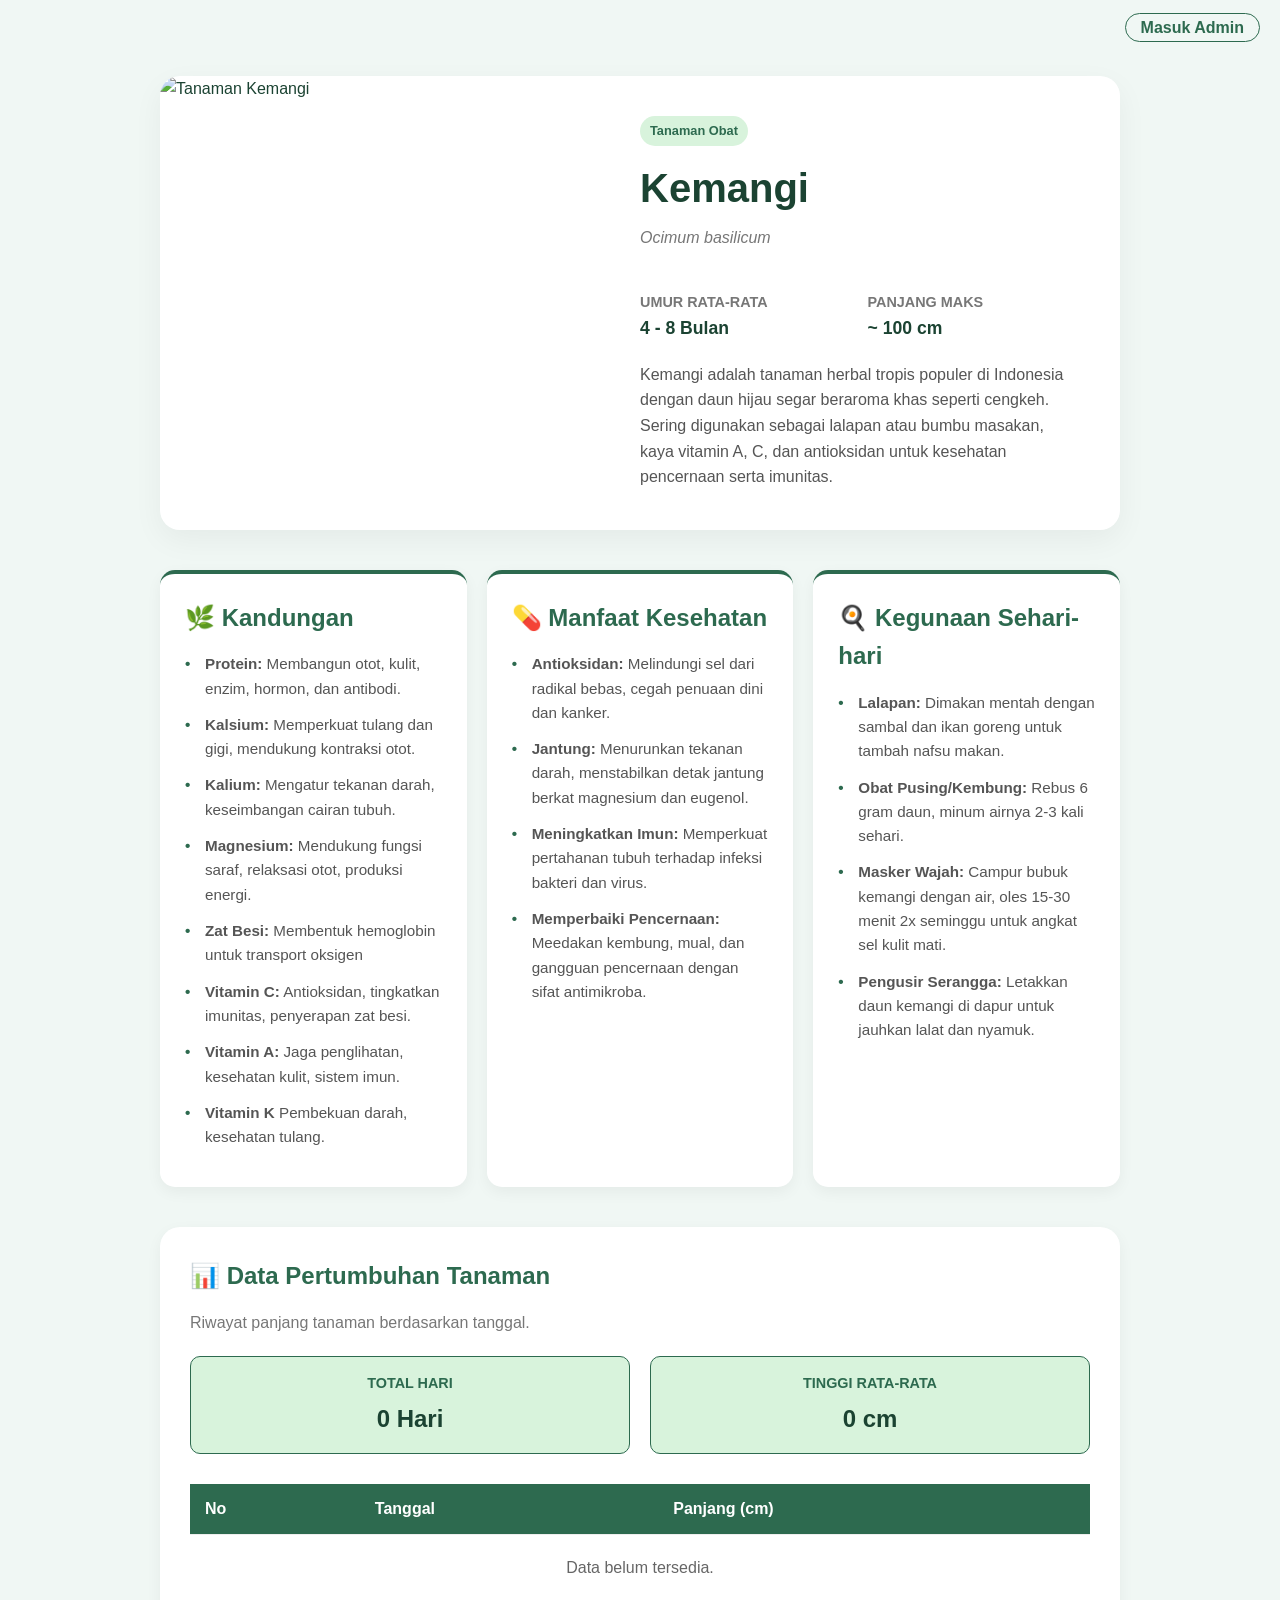
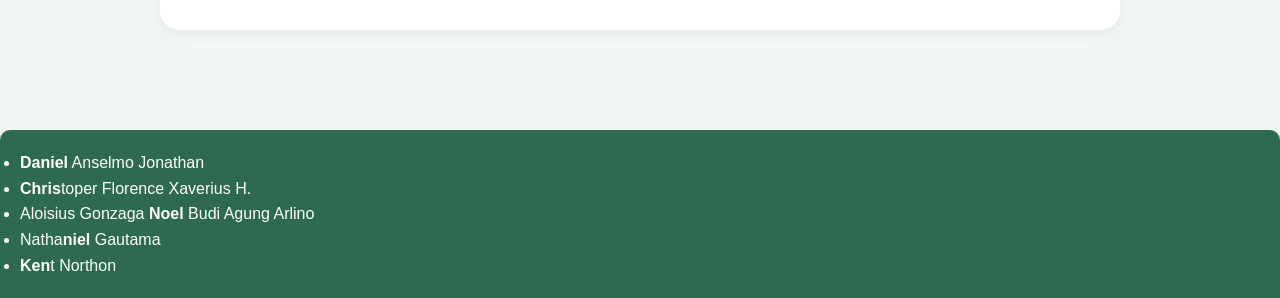
==== index.html @ 6151d959 "Update index.html" ====
<!DOCTYPE html>
<html lang="id">
<head>
    <meta charset="UTF-8">
    <meta name="viewport" content="width=device-width, initial-scale=1.0">
    <title>Kemangi</title>
    <link rel="icon" type="image/png" href="../logo.png">
    <link rel="stylesheet" href="style.css">
</head>
<body>

    <!-- Notifikasi Toast -->
    <div id="notification" class="notification">
        <span id="notification-message">Pesan</span>
    </div>

    <!-- Navigasi -->
    <nav>
        <a href="admin.html" target="_blank" class="fade-in-down">Masuk Admin</a>
    </nav>

    <div class="container">
        <!-- Kartu Tanaman (Animasi Fade In Up) -->
        <div class="plant-card fade-in-up">
            <div class="plant-img">
                <!-- GANTI GAMBAR JAHE -->
                <img src="https://d1vbn70lmn1nqe.cloudfront.net/prod/wp-content/uploads/2021/11/01025747/ini-4-manfaat-daun-kemangi-yang-jarang-diketahui-halodoc.jpg" alt="Tanaman Kemangi">
            </div>
            <div class="plant-info">
                <span class="badge fade-in-up delay-1">Tanaman Obat</span>
                <h1 class="fade-in-up delay-2">Kemangi</h1>
                <p class="latin fade-in-up delay-3">Ocimum basilicum</p>
                
                <div class="info-grid">
                    <div class="info-item fade-in-up delay-4">
                        <h3>Umur Rata-rata</h3>
                        <p>4 - 8 Bulan</p>
                    </div>
                    <div class="info-item fade-in-up delay-4">
                        <h3>Panjang Maks</h3>
                        <p>~ 100 cm</p>
                    </div>
                </div>

                <p class="description fade-in-up delay-5">
                    Kemangi adalah tanaman herbal tropis populer di Indonesia dengan daun hijau segar beraroma khas seperti cengkeh. Sering digunakan sebagai lalapan atau bumbu masakan, kaya vitamin A, C, dan antioksidan untuk kesehatan pencernaan serta imunitas.
                </p>
            </div>
        </div>

        <!-- Bagian Kandungan & Manfaat (Scroll Animation) -->
        <div class="info-section">
            <div class="info-box scroll-hidden scroll-left">
                <h2>🌿 Kandungan</h2>
                <ul>
                    <li><strong>Protein:</strong> Membangun otot, kulit, enzim, hormon, dan antibodi.</li>
                    <li><strong>Kalsium:</strong> Memperkuat tulang dan gigi, mendukung kontraksi otot.</li>
                    <li><strong>Kalium:</strong> Mengatur tekanan darah, keseimbangan cairan tubuh.</li>
                    <li><strong>Magnesium:</strong> Mendukung fungsi saraf, relaksasi otot, produksi energi.</li>
                        <li><strong>Zat Besi:</strong> Membentuk hemoglobin untuk transport oksigen</li>
                        <li><strong>Vitamin C:</strong> Antioksidan, tingkatkan imunitas, penyerapan zat besi.</li>
                        <li><strong>Vitamin A:</strong> Jaga penglihatan, kesehatan kulit, sistem imun.</li>
                        <li><strong>Vitamin K</strong> Pembekuan darah, kesehatan tulang.</li>
                </ul>
            </div>

            <div class="info-box scroll-hidden scroll-bottom">
                <h2>💊 Manfaat Kesehatan</h2>
                <ul>
                    <li><strong>Antioksidan:</strong> Melindungi sel dari radikal bebas, cegah penuaan dini dan kanker.</li>
                    <li><strong>Jantung:</strong> Menurunkan tekanan darah, menstabilkan detak jantung berkat magnesium dan eugenol.</li>
                    <li><strong>Meningkatkan Imun:</strong> Memperkuat pertahanan tubuh terhadap infeksi bakteri dan virus.</li>
                    <li><strong>Memperbaiki Pencernaan:</strong> Meedakan kembung, mual, dan gangguan pencernaan dengan sifat antimikroba.</li>
                </ul>
            </div>

            <div class="info-box scroll-hidden scroll-right">
                <h2>🍳 Kegunaan Sehari-hari</h2>
                <ul>
                    <li><strong>Lalapan:</strong> Dimakan mentah dengan sambal dan ikan goreng untuk tambah nafsu makan.</li>
                    <li><strong>Obat Pusing/Kembung:</strong> Rebus 6 gram daun, minum airnya 2-3 kali sehari.</li>
                    <li><strong>Masker Wajah:</strong> Campur bubuk kemangi dengan air, oles 15-30 menit 2x seminggu untuk angkat sel kulit mati.</li>
                    <li><strong>Pengusir Serangga:</strong> Letakkan daun kemangi di dapur untuk jauhkan lalat dan nyamuk.</li>
                </ul>
            </div>
        </div>

        <!-- Bagian Tabel Database (Scroll Animation) -->
        <div class="data-section scroll-hidden scroll-bottom">
            <h2>📊 Data Pertumbuhan Tanaman</h2>
            <p class="subtitle">Riwayat panjang tanaman berdasarkan tanggal.</p>
            
            <!-- Ringkasan Statistik -->
            <div class="stats-summary">
                <div class="stat-box">
                    <h3>Total Hari</h3>
                    <p id="total-days">0 Hari</p>
                </div>
                <div class="stat-box">
                    <h3>Tinggi Rata-rata</h3>
                    <p id="avg-height">0 cm</p>
                </div>
            </div>

            <div class="table-wrapper">
                <table id="plant-table">
                    <thead>
                        <tr>
                            <th>No</th>
                            <th>Tanggal</th>
                            <th>Panjang (cm)</th>
                        </tr>
                    </thead>
                    <tbody>
                        <!-- Data akan dimuat oleh JavaScript -->
                    </tbody>
                </table>
            </div>
            <div id="no-data-msg" style="display:none; text-align:center; padding: 20px; color: #666;">
                Data belum tersedia.
            </div>
        </div>
    </div>

    <script src="script.js"></script>
        <!-- Footer -->
    <footer>
        <ul class="footer-list">
            <li><strong>Daniel</strong> Anselmo Jonathan</li>
            <li><strong>Chris</strong>toper Florence Xaverius H.</li>
            <li>Aloisius Gonzaga <strong>Noel</strong> Budi Agung Arlino</li>
            <li>Natha<strong>niel</strong> Gautama</li>
            <li><strong>Ken</strong>t Northon</li>
        </ul>
    </footer>

    <script src="script.js"></script>
</body>
</html>
---- style.css ----
/* Reset Dasar */
* {
    margin: 0;
    padding: 0;
    box-sizing: border-box;
    font-family: 'Segoe UI', Tahoma, Geneva, Verdana, sans-serif;
}

:root {
    --primary: #2d6a4f;
    --secondary: #40916c;
    --bg: #f0f7f4;
    --white: #ffffff;
    --text: #1b4332;
    --gray: #777;
    --danger: #e63946;
    --light: #d8f3dc;
}

body {
    background-color: var(--bg);
    color: var(--text);
    line-height: 1.6;
    overflow-x: hidden;
}

/* --- Footer --- */
footer {
    background-color: var(--primary);
    color: var(--white);
    text-align: left;
    padding: 20px;
    margin-top: 40px;
    border-radius: 10px 10px 0 0;
}

footer p {
    font-size: 0.9rem;
    font-weight: 500;
}

/* --- Notifikasi Toast --- */
.notification {
    visibility: hidden;
    min-width: 250px;
    background-color: var(--primary);
    color: #fff;
    text-align: center;
    border-radius: 8px;
    padding: 16px;
    position: fixed;
    z-index: 1000;
    left: 50%;
    top: 20px;
    transform: translateX(-50%);
    box-shadow: 0 4px 12px rgba(0,0,0,0.2);
    font-weight: bold;
    opacity: 0;
    transition: opacity 0.3s, top 0.3s;
}

.notification.show {
    visibility: visible;
    opacity: 1;
    top: 30px;
}

.notification.error {
    background-color: var(--danger);
}

/* --- Animasi Entrance --- */
@keyframes fadeInUp {
    from { opacity: 0; transform: translateY(40px); }
    to { opacity: 1; transform: translateY(0); }
}

@keyframes fadeInDown {
    from { opacity: 0; transform: translateY(-40px); }
    to { opacity: 1; transform: translateY(0); }
}

.fade-in-up {
    opacity: 0;
    animation: fadeInUp 0.8s ease forwards;
}

.fade-in-down {
    opacity: 0;
    animation: fadeInDown 0.8s ease forwards;
}

.delay-1 { animation-delay: 0.1s; }
.delay-2 { animation-delay: 0.2s; }
.delay-3 { animation-delay: 0.3s; }
.delay-4 { animation-delay: 0.4s; }
.delay-5 { animation-delay: 0.5s; }

/* --- Animasi Scroll --- */
.scroll-hidden {
    opacity: 0;
    transform: translateY(50px);
    transition: all 0.8s ease-out;
}

.scroll-visible {
    opacity: 1;
    transform: translateY(0);
}

.scroll-left { transform: translateX(-50px); }
.scroll-right { transform: translateX(50px); }

/* Navigasi */
nav {
    text-align: right;
    padding: 15px 20px;
}
nav a {
    color: var(--primary);
    text-decoration: none;
    font-weight: bold;
    border: 1px solid var(--primary);
    padding: 5px 15px;
    border-radius: 20px;
    transition: 0.3s;
}
nav a:hover {
    background: var(--primary);
    color: var(--white);
    transform: scale(1.05);
}

/* Layout Utama */
.container {
    max-width: 1000px;
    margin: 0 auto;
    padding: 20px;
}

/* Kartu Tanaman */
.plant-card {
    background: var(--white);
    border-radius: 20px;
    overflow: hidden;
    box-shadow: 0 10px 30px rgba(0,0,0,0.05);
    display: flex;
    flex-direction: row;
    margin-bottom: 40px;
    transition: transform 0.3s ease, box-shadow 0.3s ease;
}

.plant-card:hover {
    transform: translateY(-10px) scale(1.01);
    box-shadow: 0 20px 40px rgba(0,0,0,0.15);
}

.plant-img {
    flex: 1;
    min-height: 350px;
    overflow: hidden;
}

.plant-img img {
    width: 100%;
    height: 100%;
    object-fit: cover;
    transition: transform 0.5s ease;
}

.plant-card:hover .plant-img img {
    transform: scale(1.1);
}

.plant-info {
    flex: 1;
    padding: 40px;
    display: flex;
    flex-direction: column;
    justify-content: center;
}

.badge {
    background: var(--light);
    color: var(--primary);
    padding: 5px 10px;
    border-radius: 50px;
    font-size: 0.8rem;
    font-weight: bold;
    width: fit-content;
    margin-bottom: 10px;
}

h1 { font-size: 2.5rem; margin-bottom: 5px; }
h2 { font-size: 1.5rem; margin-bottom: 15px; color: var(--primary); }
.latin { font-style: italic; color: var(--gray); margin-bottom: 20px; }
.description { color: #555; }

.info-grid {
    display: grid;
    grid-template-columns: 1fr 1fr;
    gap: 15px;
    margin: 20px 0;
}

.info-item h3 { font-size: 0.9rem; color: var(--gray); text-transform: uppercase; }
.info-item p { font-weight: bold; font-size: 1.1rem; }

/* Bagian Informasi */
.info-section {
    display: grid;
    grid-template-columns: repeat(auto-fit, minmax(300px, 1fr));
    gap: 20px;
    margin-bottom: 40px;
}

.info-box {
    background: var(--white);
    padding: 25px;
    border-radius: 15px;
    box-shadow: 0 5px 15px rgba(0,0,0,0.05);
    border-top: 4px solid var(--primary);
    transition: transform 0.3s ease, box-shadow 0.3s ease;
}

.info-box:hover { 
    transform: translateY(-10px); 
    box-shadow: 0 15px 30px rgba(0,0,0,0.1);
}

.info-box ul { 
    list-style: none; 
    padding-left: 0; 
}

.info-box ul li {
    margin-bottom: 12px;
    padding-left: 20px;
    position: relative;
    color: #555;
    font-size: 0.95rem;
    transition: transform 0.2s ease;
}

.info-box ul li:hover {
    transform: translateX(5px);
    color: var(--primary);
}

.info-box ul li::before {
    content: "•";
    color: var(--primary);
    font-weight: bold;
    position: absolute;
    left: 0;
}

/* Bagian Tabel */
.data-section {
    background: var(--white);
    padding: 30px;
    border-radius: 20px;
    box-shadow: 0 5px 15px rgba(0,0,0,0.05);
    margin-bottom: 40px;
}

.subtitle { margin-bottom: 20px; color: var(--gray); }

.stats-summary {
    display: flex;
    gap: 20px;
    margin-bottom: 20px;
    margin-top: 10px;
}

.stat-box {
    background: var(--light);
    padding: 15px 25px;
    border-radius: 10px;
    flex: 1;
    text-align: center;
    border: 1px solid var(--primary);
    transition: transform 0.3s ease;
}

.stat-box:hover {
    transform: scale(1.05);
    background: var(--white);
}

.stat-box h3 {
    font-size: 0.9rem;
    color: var(--primary);
    margin-bottom: 5px;
    text-transform: uppercase;
}

.stat-box p {
    font-size: 1.5rem;
    font-weight: bold;
    color: var(--text);
}

.table-wrapper { 
    overflow-x: auto; 
    max-height: 400px;
    overflow-y: auto;
}

table {
    width: 100%;
    border-collapse: collapse;
    margin-top: 10px;
}

th, td {
    padding: 12px 15px;
    text-align: left;
    border-bottom: 1px solid #eee;
}

th {
    background-color: var(--primary);
    color: var(--white);
    white-space: nowrap;
    position: sticky;
    top: 0;
}

tr { transition: background 0.2s ease; }
tr:hover { background-color: #f0f7f4; }

/* Halaman Login & Admin */
.login-wrapper, .admin-wrapper {
    display: flex;
    justify-content: center;
    align-items: center;
    min-height: 100vh;
    padding: 20px;
    flex-direction: column;
}

.login-box, .admin-content {
    background: var(--white);
    padding: 40px;
    border-radius: 15px;
    box-shadow: 0 10px 25px rgba(0,0,0,0.1);
    width: 100%;
    max-width: 800px;
}

.login-box h2 { color: var(--primary); margin-bottom: 10px; }
.login-box p { color: var(--gray); margin-bottom: 20px; }

.admin-header-box {
    width: 100%;
    max-width: 800px;
    background: var(--white);
    padding: 20px;
    border-radius: 15px;
    box-shadow: 0 5px 15px rgba(0,0,0,0.05);
    margin-bottom: 20px;
    display: flex;
    justify-content: space-between;
    align-items: center;
}

.admin-header-box h2 { margin: 0; }
.header-buttons { display: flex; gap: 10px; }

.input-group { margin-bottom: 15px; }
.input-group label { display: block; margin-bottom: 5px; font-weight: bold; }
.input-group input {
    width: 100%;
    padding: 12px;
    border: 1px solid #ddd;
    border-radius: 5px;
    font-size: 1rem;
}
.input-group input:focus { outline: 2px solid var(--primary); border-color: transparent; }

/* Tombol */
.btn {
    padding: 10px 20px;
    border: none;
    border-radius: 5px;
    cursor: pointer;
    font-size: 1rem;
    font-weight: bold;
    transition: 0.3s;
    text-decoration: none;
    display: inline-block;
}

.btn-primary { background-color: var(--primary); color: var(--white); width: 100%; }
.btn-primary:hover { background-color: var(--secondary); transform: translateY(-2px); }
.btn-secondary { background-color: #6c757d; color: var(--white); }
.btn-danger { background-color: var(--danger); color: var(--white); }

.error-text { color: var(--danger); margin-top: 10px; display: none; font-size: 0.9rem; }
.link-back { display: block; text-align: center; margin-top: 20px; color: var(--gray); text-decoration: none; }
.link-back:hover { color: var(--primary); }

.instructions {
    background: #f8f9fa;
    padding: 15px;
    border-radius: 10px;
    margin-bottom: 20px;
    border-left: 4px solid var(--primary);
}
.instructions h3 { font-size: 1.1rem; margin-bottom: 5px; }
.instructions p { font-size: 0.9rem; color: #555; }

#input-table input {
    padding: 8px;
    width: 100px;
    border: 1px solid #ddd;
    border-radius: 4px;
    transition: 0.2s;
}

#input-table input:focus {
    border-color: var(--primary);
    background: var(--light);
    outline: none;
}

.action-area {
    margin-top: 20px;
    text-align: right;
}

/* Responsif Mobile */
@media (max-width: 768px) {
    .plant-card { flex-direction: column; }
    .plant-img { min-height: 250px; }
    .plant-info { padding: 25px; }
    h1 { font-size: 2rem; }

    .info-section { grid-template-columns: 1fr; }
    .stats-summary { flex-direction: column; }

    .admin-header-box {
        flex-direction: column;
        text-align: center;
        gap: 15px;
    }

    .header-buttons { width: 100%; justify-content: center; }
    .header-buttons .btn { width: auto; }

}
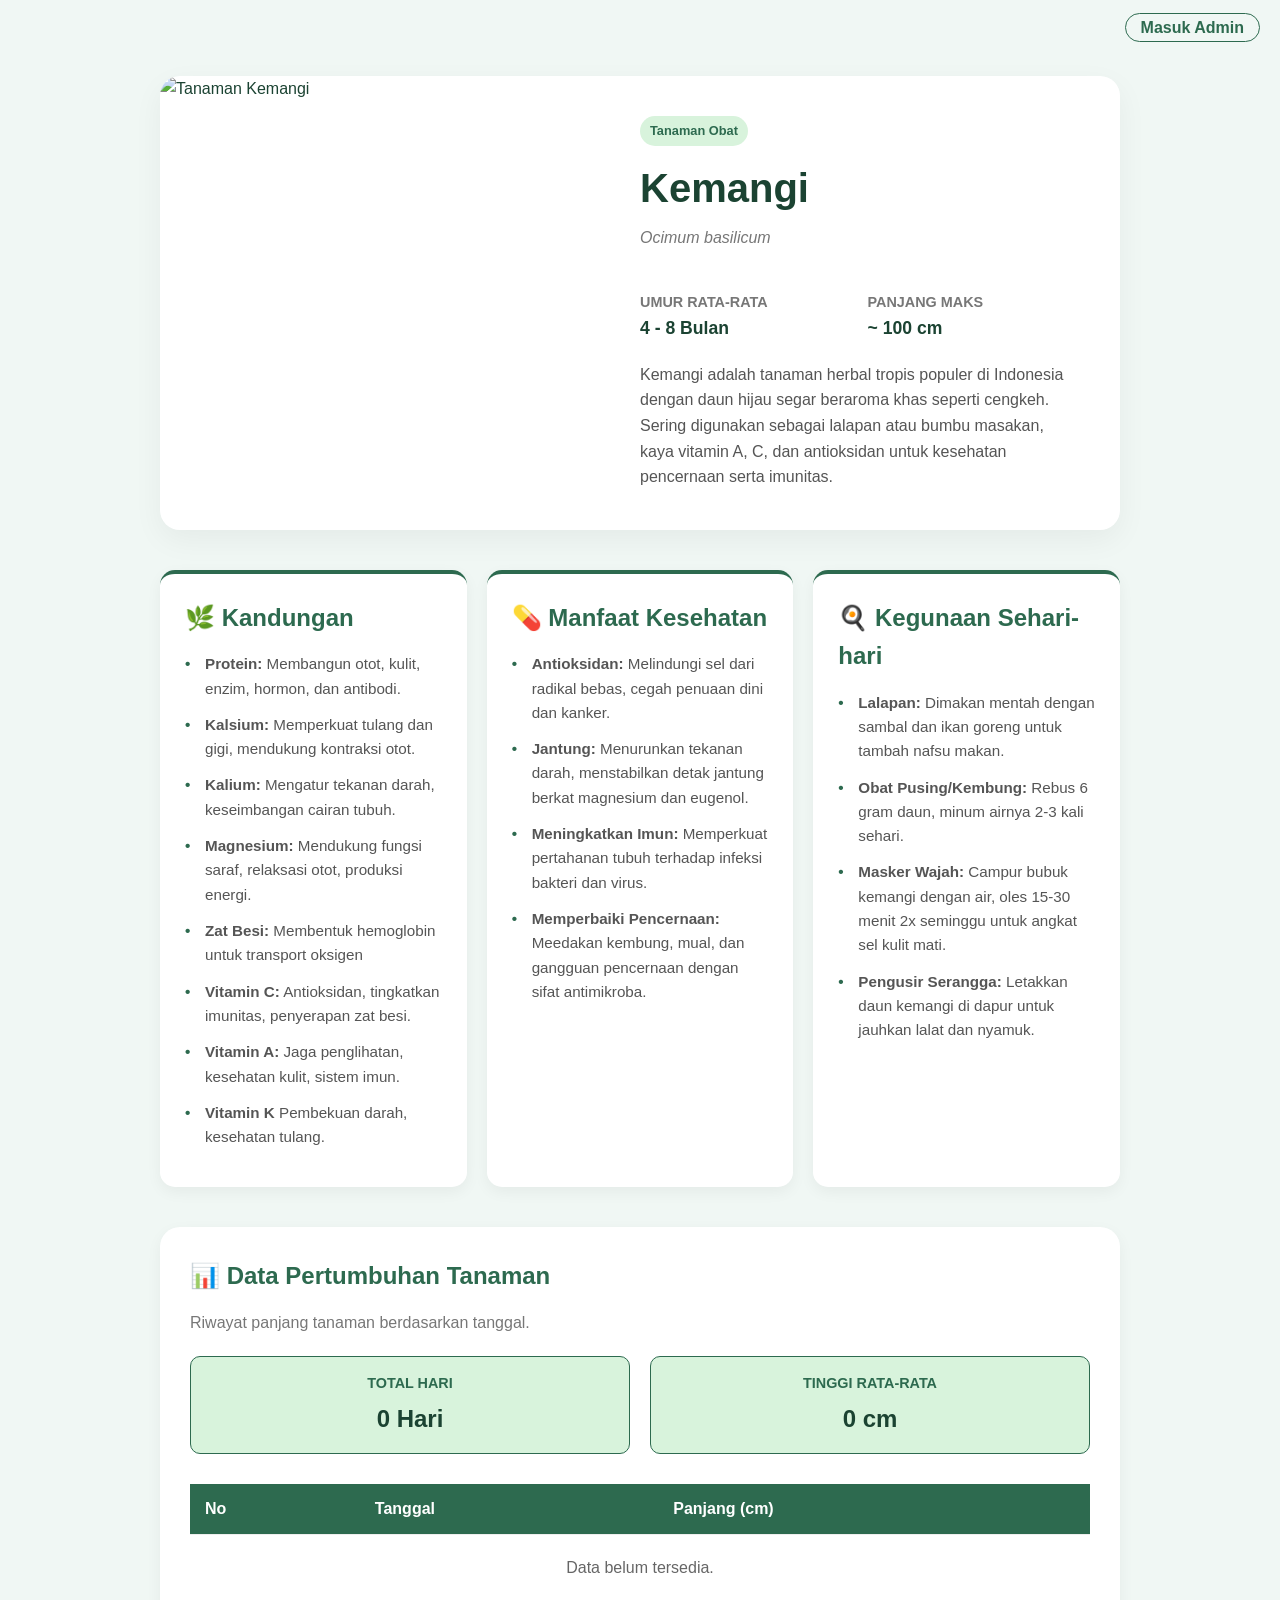
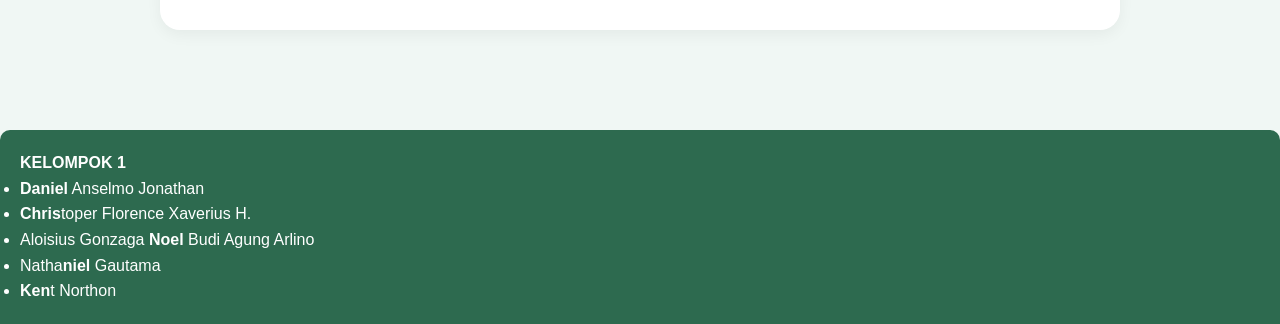
==== commit 26e56852: "Update index.html" ====
--- a/index.html
+++ b/index.html
@@ -126,6 +126,7 @@
         <!-- Footer -->
     <footer>
         <ul class="footer-list">
+            <strong>KELOMPOK 1</strong>
             <li><strong>Daniel</strong> Anselmo Jonathan</li>
             <li><strong>Chris</strong>toper Florence Xaverius H.</li>
             <li>Aloisius Gonzaga <strong>Noel</strong> Budi Agung Arlino</li>
@@ -146,3 +147,4 @@
 
 
 
+
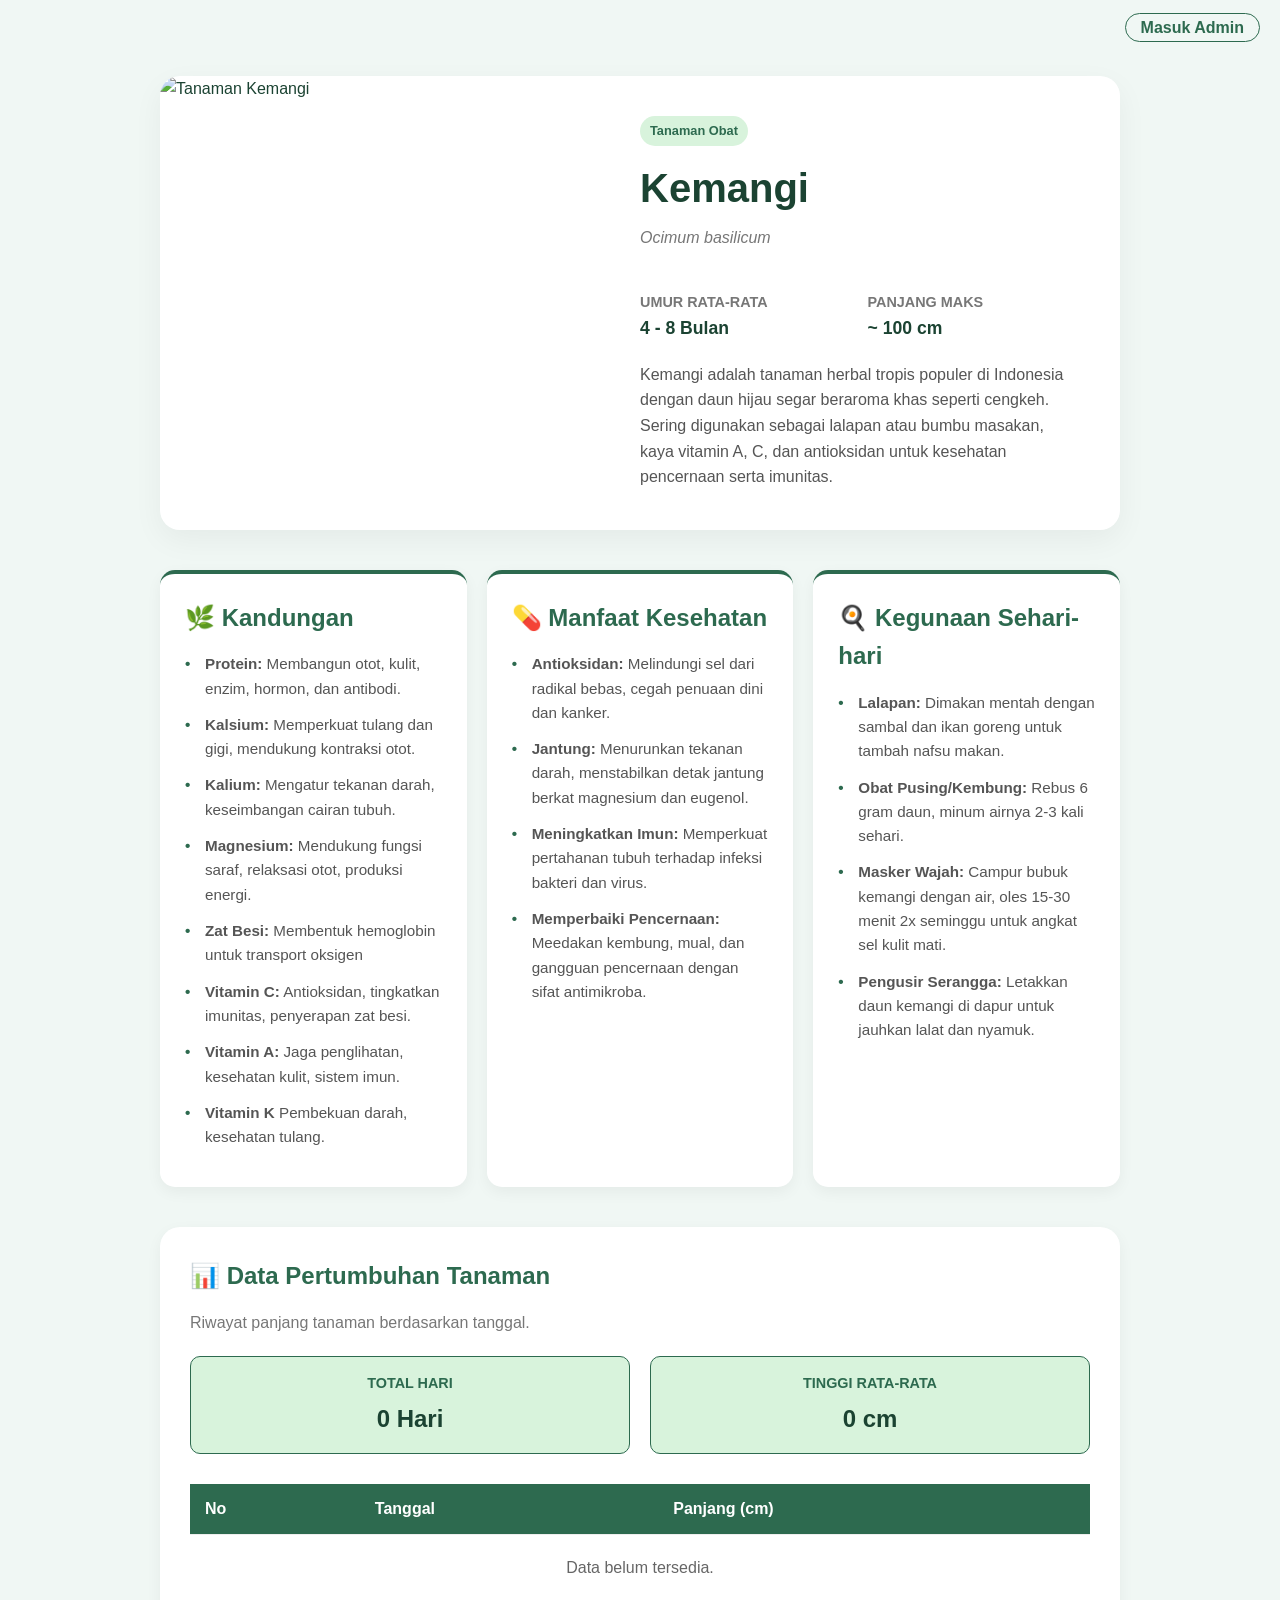
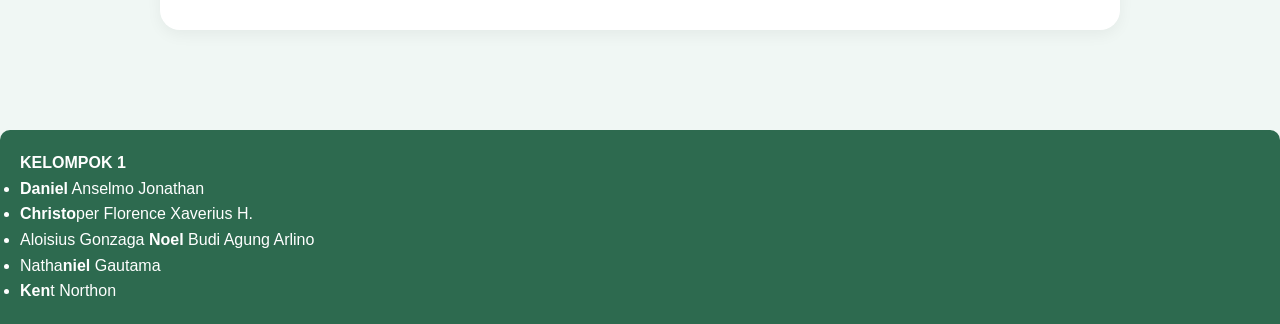
==== commit ed9de181: "Update index.html" ====
--- a/index.html
+++ b/index.html
@@ -128,7 +128,7 @@
         <ul class="footer-list">
             <strong>KELOMPOK 1</strong>
             <li><strong>Daniel</strong> Anselmo Jonathan</li>
-            <li><strong>Chris</strong>toper Florence Xaverius H.</li>
+            <li><strong>Christo</strong>per Florence Xaverius H.</li>
             <li>Aloisius Gonzaga <strong>Noel</strong> Budi Agung Arlino</li>
             <li>Natha<strong>niel</strong> Gautama</li>
             <li><strong>Ken</strong>t Northon</li>
@@ -148,3 +148,4 @@
 
 
 
+
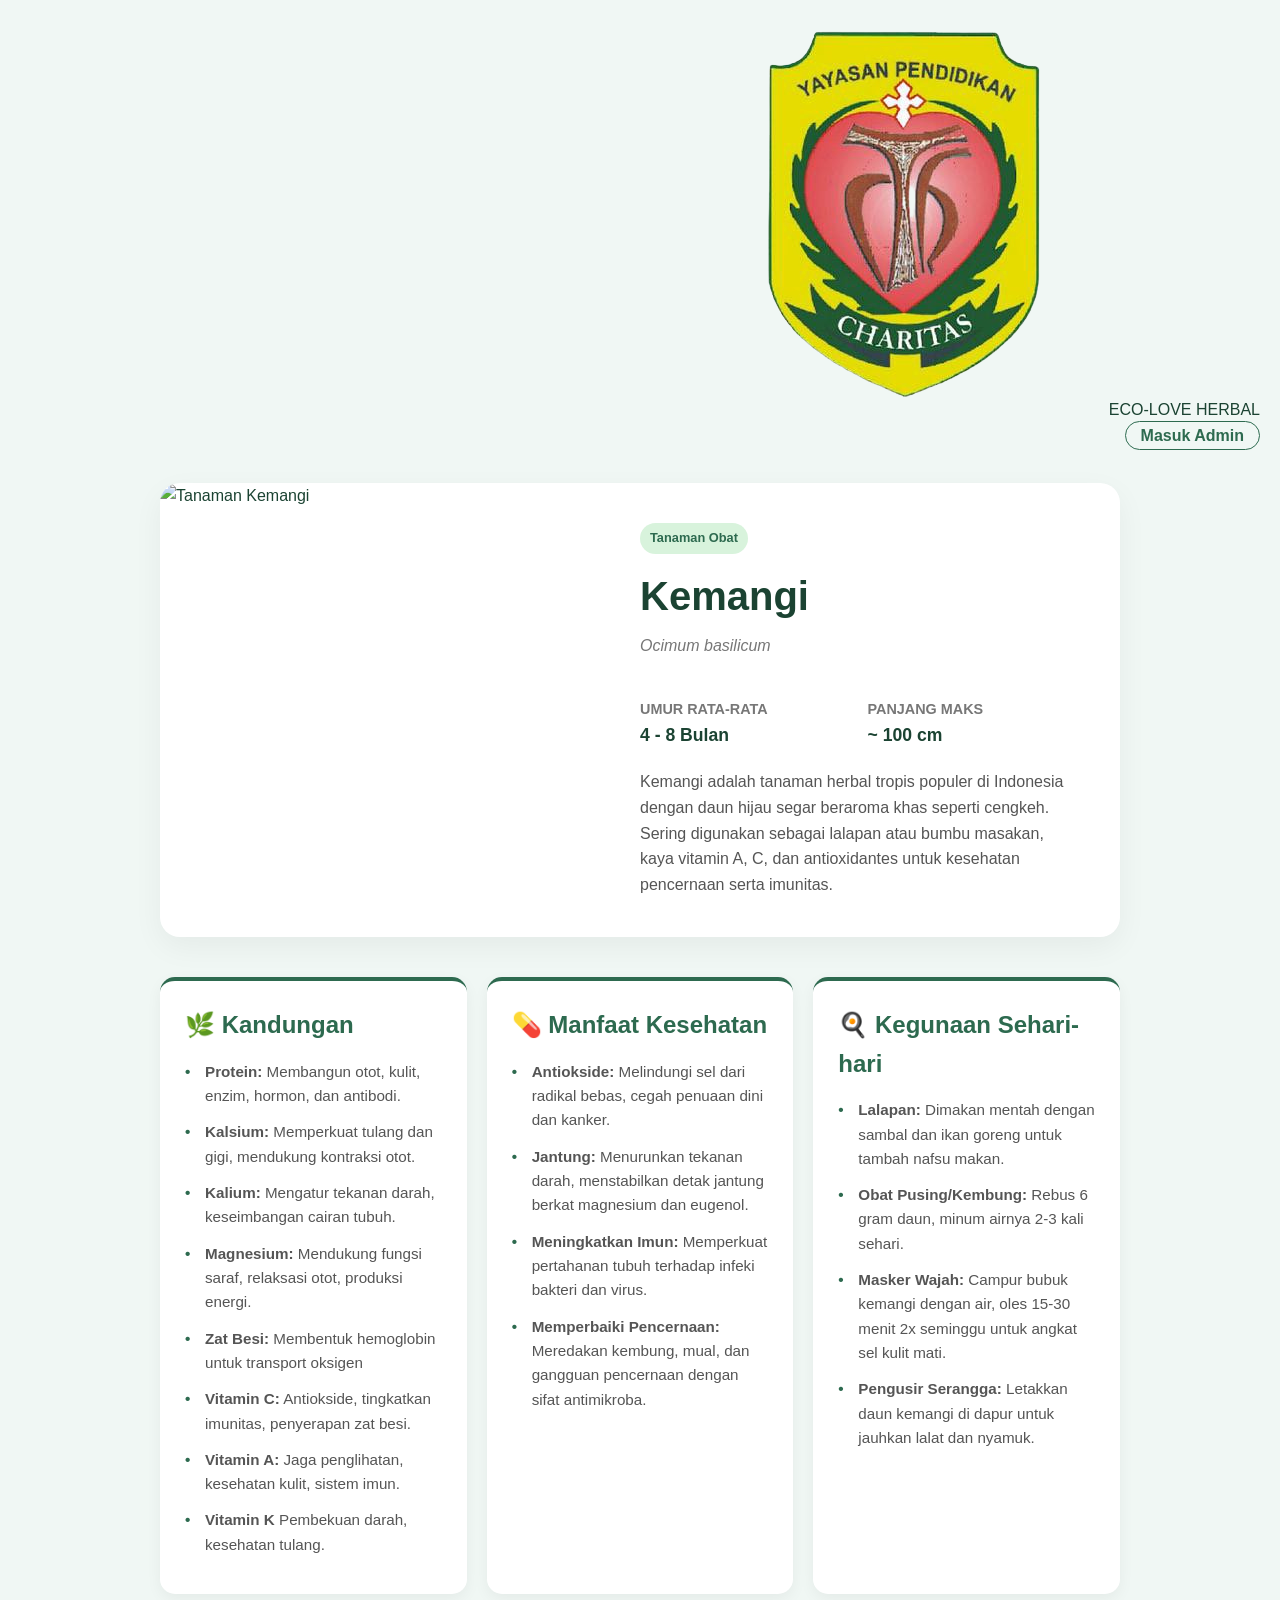
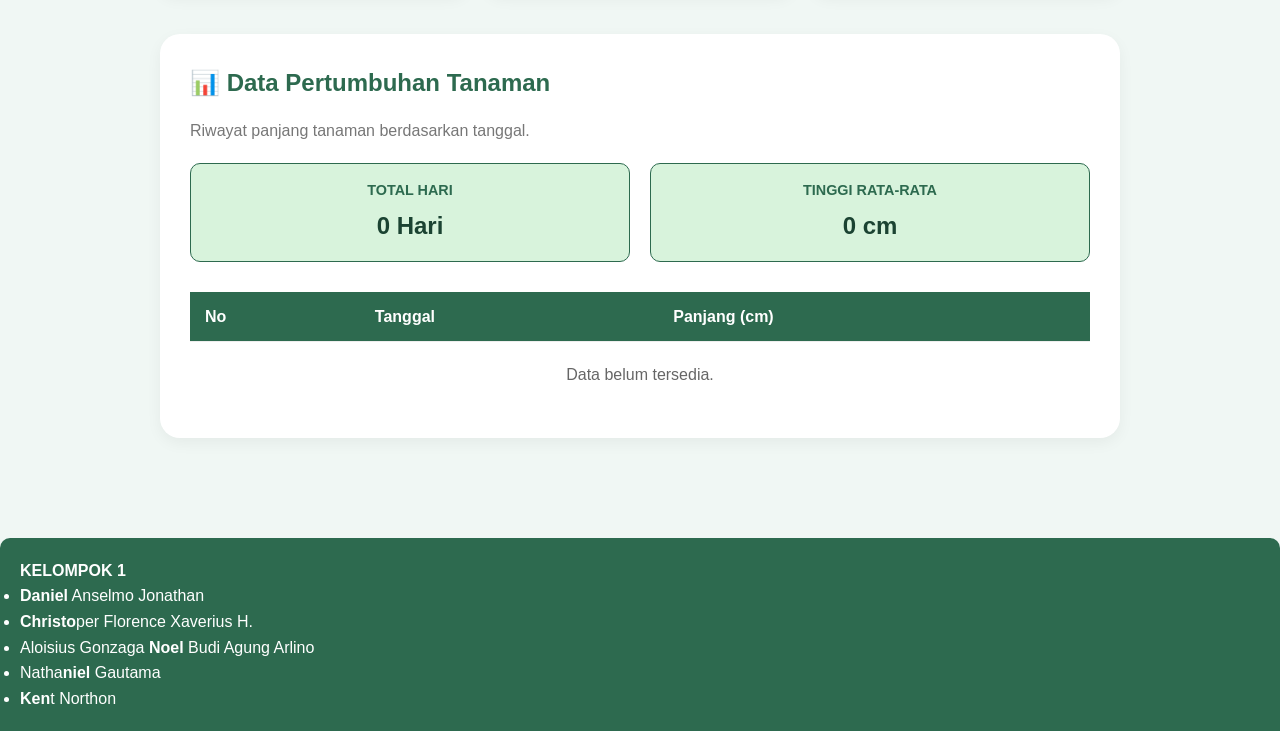
==== commit 48808980: "Update index.html" ====
--- a/index.html
+++ b/index.html
@@ -4,7 +4,7 @@
     <meta charset="UTF-8">
     <meta name="viewport" content="width=device-width, initial-scale=1.0">
     <title>Kemangi</title>
-    <link rel="icon" type="image/png" href="../logo.png">
+    <link rel="icon" type="image/png" href="../favicon.png">
     <link rel="stylesheet" href="style.css">
 </head>
 <body>
@@ -14,8 +14,15 @@
         <span id="notification-message">Pesan</span>
     </div>
 
-    <!-- Navigasi -->
+    <!-- Navigasi (Diperbarui) -->
     <nav>
+        <!-- Bagian Kiri: Logo & Teks -->
+        <div class="nav-left">
+            <img src="logo.png" alt="Logo Eco-Love" class="nav-logo">
+            <span class="nav-title">ECO-LOVE HERBAL</span>
+        </div>
+        
+        <!-- Bagian Kanan: Tombol Admin -->
         <a href="admin.html" target="_blank" class="fade-in-down">Masuk Admin</a>
     </nav>
 
@@ -43,7 +50,7 @@
                 </div>
 
                 <p class="description fade-in-up delay-5">
-                    Kemangi adalah tanaman herbal tropis populer di Indonesia dengan daun hijau segar beraroma khas seperti cengkeh. Sering digunakan sebagai lalapan atau bumbu masakan, kaya vitamin A, C, dan antioksidan untuk kesehatan pencernaan serta imunitas.
+                    Kemangi adalah tanaman herbal tropis populer di Indonesia dengan daun hijau segar beraroma khas seperti cengkeh. Sering digunakan sebagai lalapan atau bumbu masakan, kaya vitamin A, C, dan antioxidantes untuk kesehatan pencernaan serta imunitas.
                 </p>
             </div>
         </div>
@@ -58,7 +65,7 @@
                     <li><strong>Kalium:</strong> Mengatur tekanan darah, keseimbangan cairan tubuh.</li>
                     <li><strong>Magnesium:</strong> Mendukung fungsi saraf, relaksasi otot, produksi energi.</li>
                         <li><strong>Zat Besi:</strong> Membentuk hemoglobin untuk transport oksigen</li>
-                        <li><strong>Vitamin C:</strong> Antioksidan, tingkatkan imunitas, penyerapan zat besi.</li>
+                        <li><strong>Vitamin C:</strong> Antiokside, tingkatkan imunitas, penyerapan zat besi.</li>
                         <li><strong>Vitamin A:</strong> Jaga penglihatan, kesehatan kulit, sistem imun.</li>
                         <li><strong>Vitamin K</strong> Pembekuan darah, kesehatan tulang.</li>
                 </ul>
@@ -67,10 +74,10 @@
             <div class="info-box scroll-hidden scroll-bottom">
                 <h2>💊 Manfaat Kesehatan</h2>
                 <ul>
-                    <li><strong>Antioksidan:</strong> Melindungi sel dari radikal bebas, cegah penuaan dini dan kanker.</li>
+                    <li><strong>Antiokside:</strong> Melindungi sel dari radikal bebas, cegah penuaan dini dan kanker.</li>
                     <li><strong>Jantung:</strong> Menurunkan tekanan darah, menstabilkan detak jantung berkat magnesium dan eugenol.</li>
-                    <li><strong>Meningkatkan Imun:</strong> Memperkuat pertahanan tubuh terhadap infeksi bakteri dan virus.</li>
-                    <li><strong>Memperbaiki Pencernaan:</strong> Meedakan kembung, mual, dan gangguan pencernaan dengan sifat antimikroba.</li>
+                    <li><strong>Meningkatkan Imun:</strong> Memperkuat pertahanan tubuh terhadap infeki bakteri dan virus.</li>
+                    <li><strong>Memperbaiki Pencernaan:</strong> Meredakan kembung, mual, dan gangguan pencernaan dengan sifat antimikroba.</li>
                 </ul>
             </div>
 
@@ -122,8 +129,6 @@
         </div>
     </div>
 
-    <script src="script.js"></script>
-        <!-- Footer -->
     <footer>
         <ul class="footer-list">
             <strong>KELOMPOK 1</strong>
@@ -138,14 +143,3 @@
     <script src="script.js"></script>
 </body>
 </html>
-
-
-
-
-
-
-
-
-
-
-
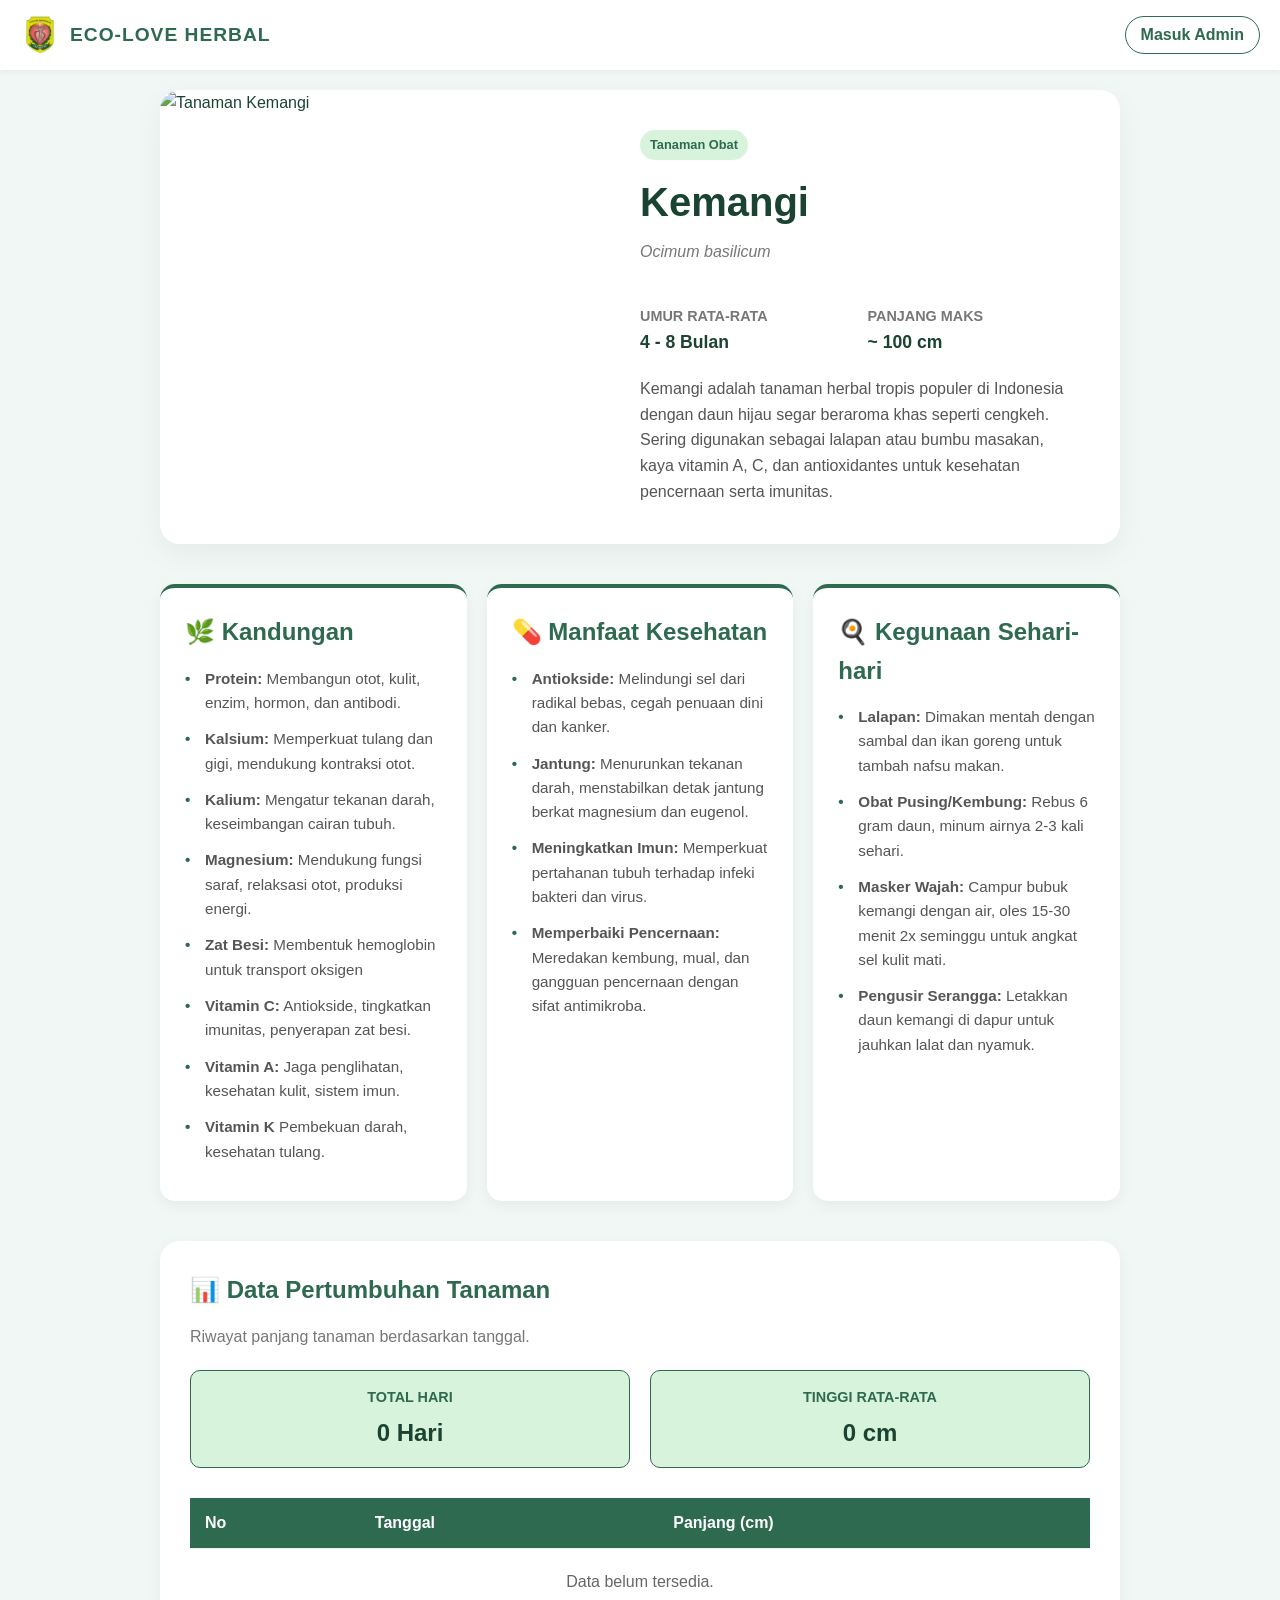
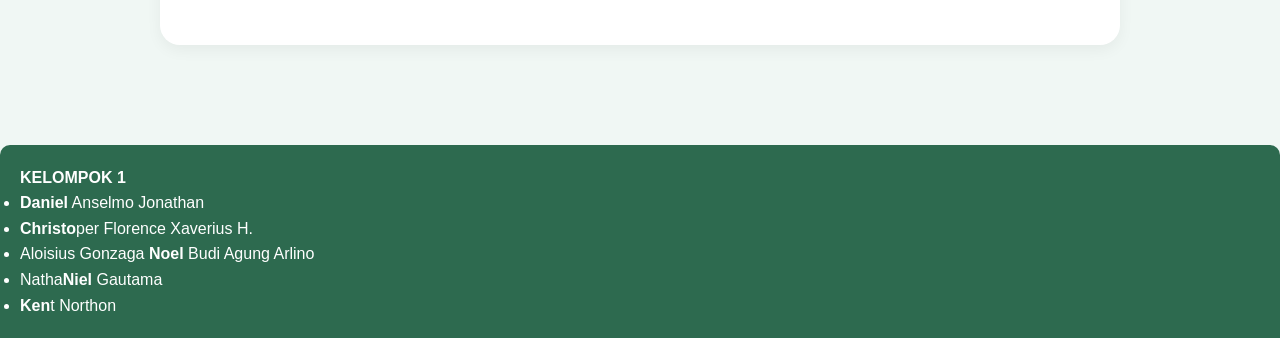
==== commit a84319f4: "Update index.html" ====
--- a/index.html
+++ b/index.html
@@ -135,7 +135,7 @@
             <li><strong>Daniel</strong> Anselmo Jonathan</li>
             <li><strong>Christo</strong>per Florence Xaverius H.</li>
             <li>Aloisius Gonzaga <strong>Noel</strong> Budi Agung Arlino</li>
-            <li>Natha<strong>niel</strong> Gautama</li>
+            <li>Natha<strong>Niel</strong> Gautama</li>
             <li><strong>Ken</strong>t Northon</li>
         </ul>
     </footer>
@@ -143,3 +143,4 @@
     <script src="script.js"></script>
 </body>
 </html>
+
--- a/style.css
+++ b/style.css
@@ -111,11 +111,37 @@
 .scroll-left { transform: translateX(-50px); }
 .scroll-right { transform: translateX(50px); }
 
-/* Navigasi */
+/* --- Navigasi (Diperbarui) --- */
 nav {
-    text-align: right;
+    display: flex;               /* Membuat elemen berjejer horizontal */
+    justify-content: space-between; /* Logo di kiri, tombol di kanan */
+    align-items: center;         /* Vertikal tengah */
     padding: 15px 20px;
-}
+    background-color: #ffffff;   /* Opsional:背景 warna */
+    box-shadow: 0 2px 5px rgba(0,0,0,0.05);
+}
+
+/* Wadah untuk Logo dan Tulisan */
+.nav-left {
+    display: flex;
+    align-items: center;
+    gap: 10px; /* Jarak antara logo dan teks */
+}
+
+/* Styling Gambar Logo */
+.nav-logo {
+    height: 40px; /* Sesuaikan tinggi logo */
+    width: auto;
+}
+
+/* Styling Tulisan ECO-LOVE HERBAL */
+.nav-title {
+    font-weight: bold;
+    font-size: 1.2rem;
+    color: var(--primary); /* Menggunakan warna utama dari tema (Hijau) */
+    letter-spacing: 1px;
+}
+
 nav a {
     color: var(--primary);
     text-decoration: none;
@@ -451,3 +477,4 @@
 
 }
 
+
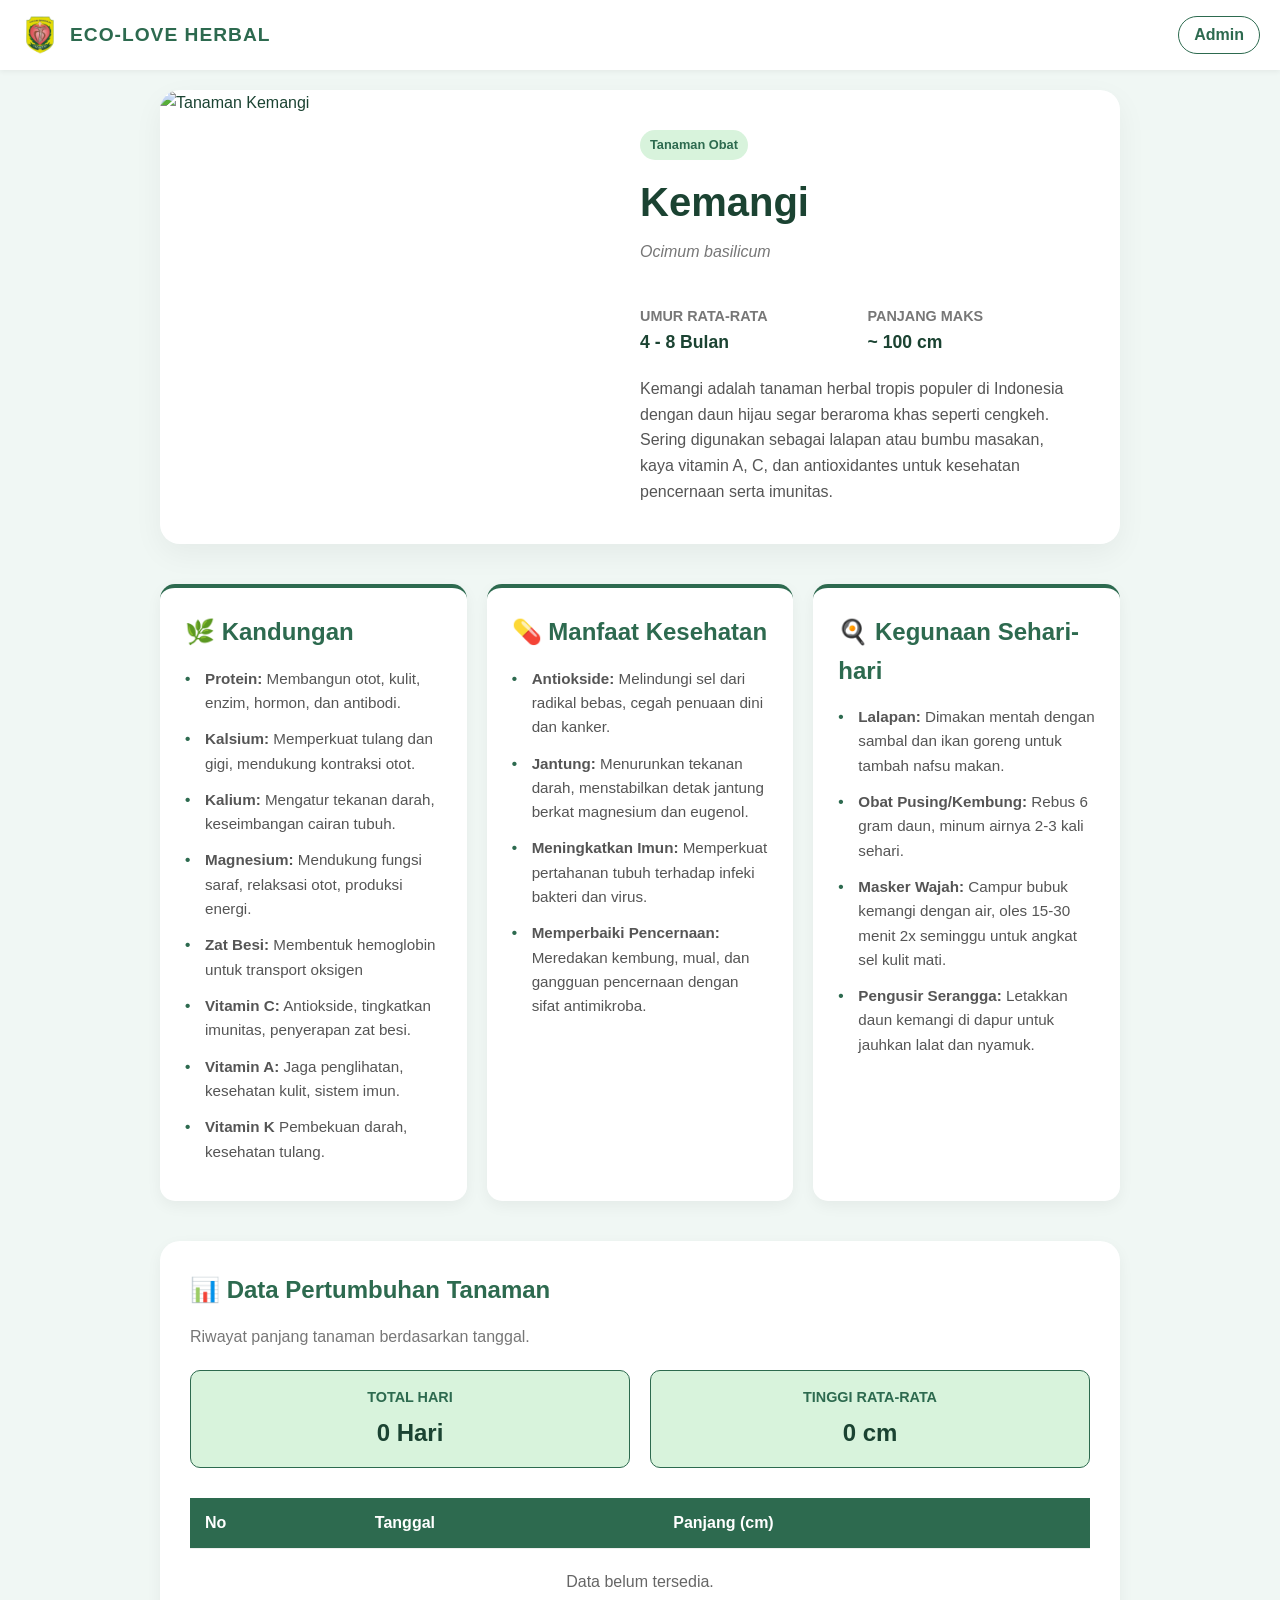
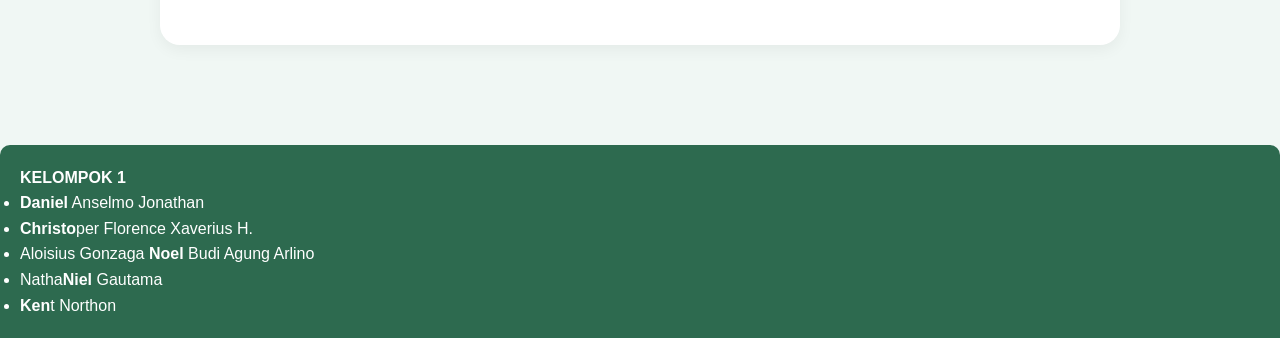
==== commit 113f894a: "Update index.html" ====
--- a/index.html
+++ b/index.html
@@ -23,7 +23,7 @@
         </div>
         
         <!-- Bagian Kanan: Tombol Admin -->
-        <a href="admin.html" target="_blank" class="fade-in-down">Masuk Admin</a>
+        <a href="admin.html" target="_blank" class="fade-in-down">Admin</a>
     </nav>
 
     <div class="container">
@@ -144,3 +144,4 @@
 </body>
 </html>
 
+
